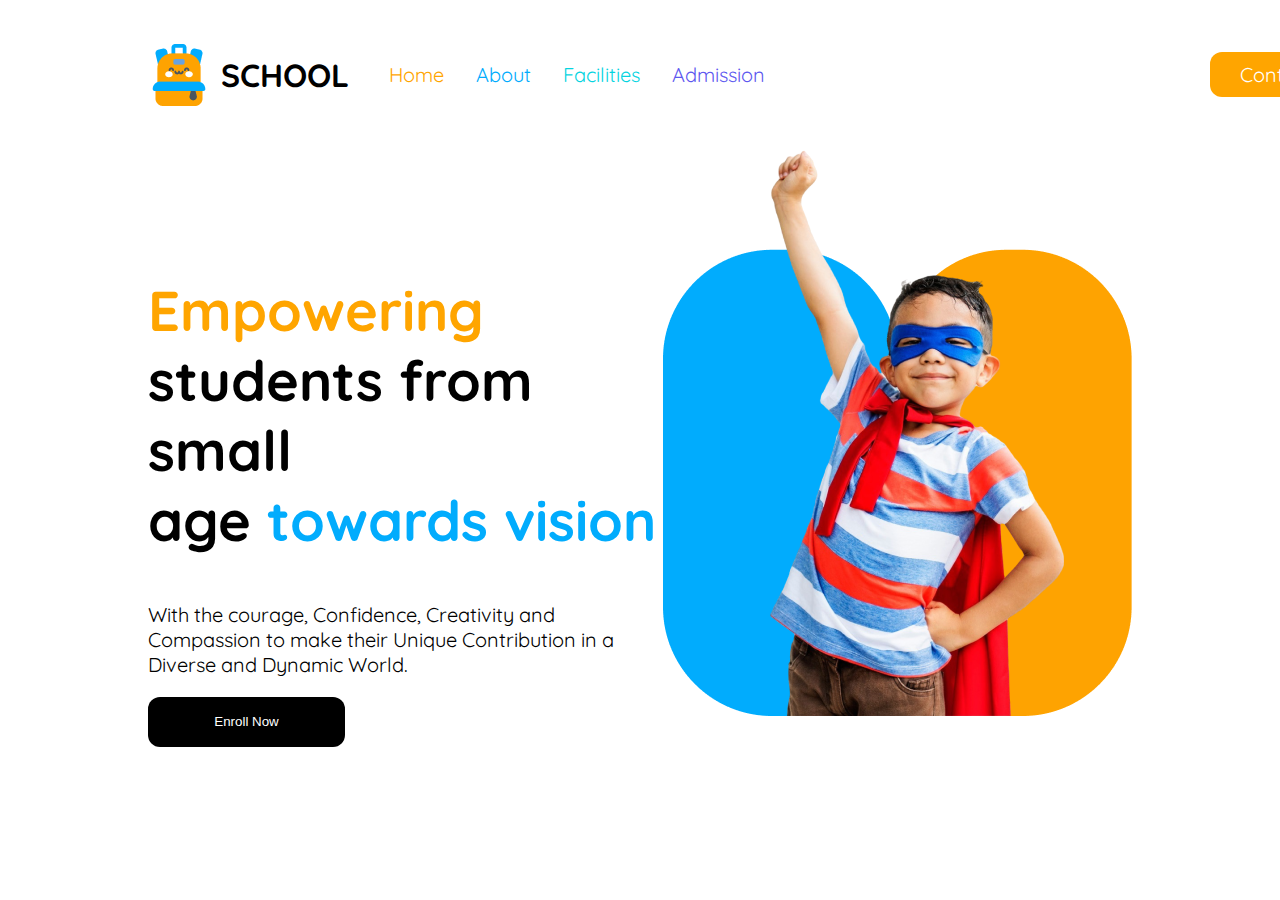
==== indext.html @ cd48e21b "first commit" ====
<!DOCTYPE html>
<html lang="en">
<head>
    <meta charset="UTF-8">
    <meta name="viewport" content="width=device-width, initial-scale=1.0">
    <title>kids School</title>
    <link rel="stylesheet" href="style/style.css">

</head>
<body id="all">
    <header class="head  display-flex">
        <div class="head1 display-flex">
            <img src="assets/logo.png" alt="">
            <h2 class="school">SCHOOL</h2>
        </div>
        <nav class="head2 display-flex">
            <ul class=" head3 display-flex">
                <li ><a class="font orange" href="">Home</a></li>
                <li><a class="font sky" href="">About</a></li>
                <li><a class="font" style="color:rgba(5, 212, 223, 1) ;" href="">Facilities</a></li>
                <li><a class="font" style="color:rgba(93, 88, 239, 1) ;" href="">Admission</a></li>
                
            </ul>
            <ul>
                <li><a class="btn font" style="color:rgba(255, 255, 255, 1) ;" href="">Contact</a></li>
            </ul>
            
        </nav>
    </header>
    <main>
        <section class="container display-flex">
            <div class="box-container ">
                <h2 class="ir"><span class=" orange">Empowering </span><br><span class="black">students from small <br> age</span> <span class="sky">towards vision</span></h2>
                <p class="pr black">With the courage, Confidence, Creativity and Compassion to make their Unique Contribution in a Diverse and Dynamic World.</p>
                <button class="btn-b" type="button">Enroll Now</button>
            </div>
            <div class="box display-flex">
                <img src="assets/hero-kids.png" alt="">
                
            </div>
        </section>
    </main>
    
</body>
</html>
---- style/style.css ----
@import url('https://fonts.googleapis.com/css2?family=Quicksand:wght@300..700&display=swap');
#all{
    font-family: "Quicksand", serif;
    font-optical-sizing: auto;
    font-weight: normal;
    font-style: normal;
    
}
.font{
    font-size:1.25rem
}
.black{
    color: black;
}
.sky{
    color:rgba(1, 172, 253, 1);
}
.orange{
    color:orange;
}
.display-flex{
    display: flex;
}
.head{
    padding:20px 140px ;
    justify-content: space-between;
    align-items: center;
    
}
.head1{
    gap: 11px;
    align-items: center;
}
.head1 img{
    width: 62px;
    height: 62px;
}
.school{
    font-weight: bold;
    font-size: 2rem;
    color: var(--color);
   
}

.head3{
     gap:32px ;
     padding-right:405px;
    
     
}
li{
    list-style: none;
    
}
li > a{
    text-decoration: none;
    padding: 16px auto;
}
.btn{
    background-color:orange ;
    width: 197px;
    height: 50px;
    border-radius:12px ;
    padding: 10px 30px;
    
}
.container{
    justify-content: space-between;
    align-items: center;
    margin: 0 140px;
    

}
.box-container{
    width: 600px;
    height: 400px;
} 
.ir{
    font-weight: bold;
    font-size:3.5rem;
    opacity: 100%;

}
.pr{
    font-weight:400;
    font-size: 1.25rem;
}
.btn-b{
    background-color:black;
    width: 197px;
    height: 50px;
    border-radius:12px ;
    padding: 10px 30px;
    color: white;
    border: none;
}
.ss{
    max-width:50px;
    max-height: 40px;
    padding-top: 5px;
}
@media screen and (max-width:576px) {
   
    .head2,
    .head3,
    .container,
    .box,
    .box-container{
        flex-direction: column-reverse;
        overflow-x: hidden;
        margin: 0 auto;
        padding: 0 auto;}
    
    .head3,
    .btn,
    .school{
        visibility: hidden;
    }
    .box-container{
        width: 350px;
        text-align: center;}
        
    .head{
      padding-left: 0%;
      margin-top: 10%;
      
      height:0px;
    }
    .ir{
        font-weight: bold;
        font-size: 2rem;
        
    }
    
}
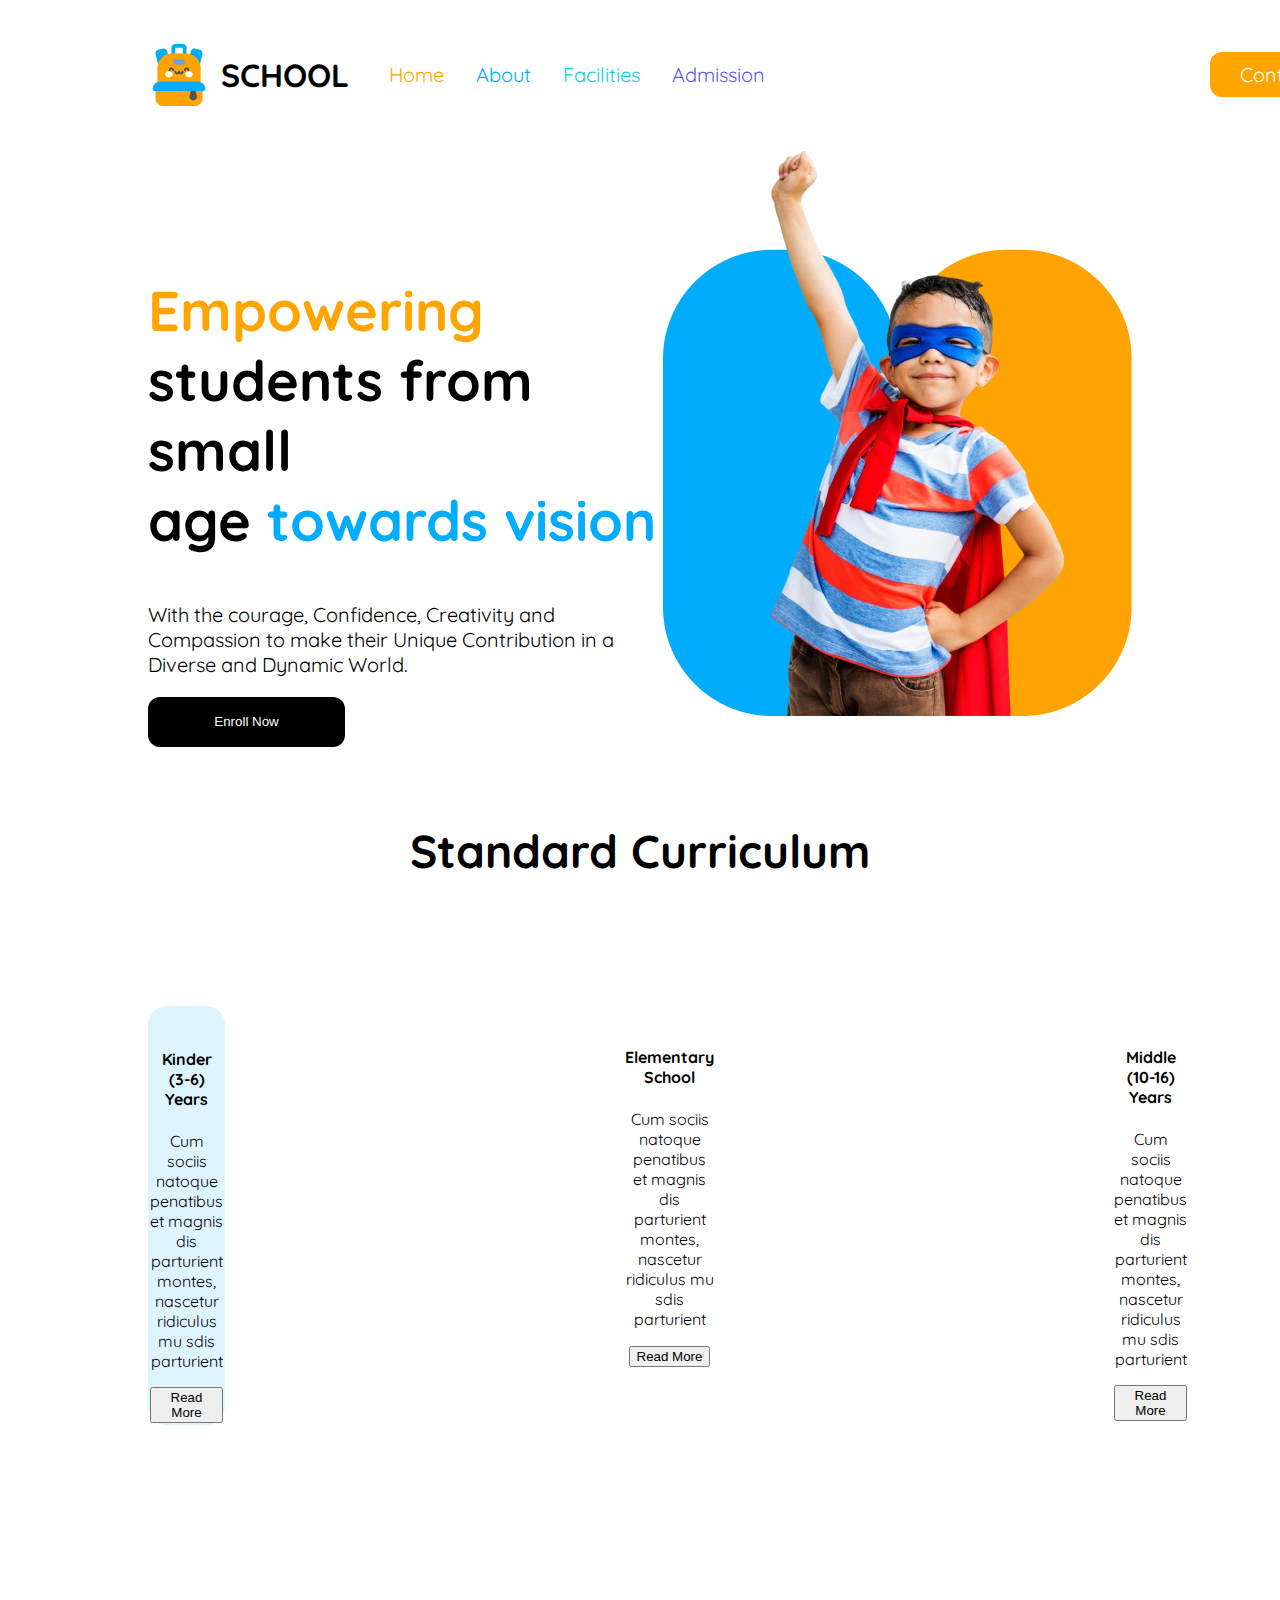
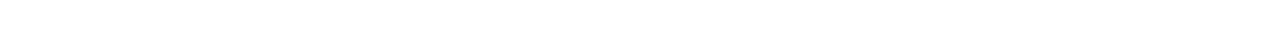
==== commit 6231f5fb: "new text added" ====
--- a/indext.html
+++ b/indext.html
@@ -24,7 +24,6 @@
             <ul>
                 <li><a class="btn font" style="color:rgba(255, 255, 255, 1) ;" href="">Contact</a></li>
             </ul>
-            
         </nav>
     </header>
     <main>
@@ -39,7 +38,38 @@
                 
             </div>
         </section>
+        <section class="bg ">
+            <div class="standard ">
+                <h3 class="st display-flex">Standard Curriculum</h3>
+                <div class="standard-box display-flex">
+                    <div class="img1">
+                        <img src="" alt="">
+                        <h4>Kinder (3-6) Years</h4>
+                        <p>Cum sociis natoque penatibus et magnis
+                            dis parturient montes, nascetur ridiculus
+                            mu sdis parturient</p>
+                        <button type="button">Read More</button>
+                    </div>
+                    <div class="img2">
+                        <img src="" alt="">
+                        <h4>Elementary School</h4>
+                        <p>Cum sociis natoque penatibus et magnis
+                            dis parturient montes, nascetur ridiculus
+                            mu sdis parturient</p>
+                        <button type="button">Read More</button>
+                    </div>
+                    <div class="img3">
+                        <img src="" alt="">
+                        <h4>Middle (10-16) Years</h4>
+                        <p>Cum sociis natoque penatibus et magnis
+                            dis parturient montes, nascetur ridiculus
+                            mu sdis parturient</p>
+                        <button type="button">Read More</button>
+                    </div>
+                </div>
+            </div>
+        </section>
     </main>
     
 </body>
-</html>+</html>
--- a/style/style.css
+++ b/style/style.css
@@ -99,8 +99,45 @@
     max-height: 40px;
     padding-top: 5px;
 }
-@media screen and (max-width:576px) {
-   
+.bg{
+    
+    background-position: center;
+    background-size: cover;
+    
+}
+.st{ 
+    justify-content: center;
+    padding-top: 60px;
+    padding-bottom: 80px;
+    font-weight: bold;
+    font-size: 2.875rem;
+    color:rgba(0, 0, 0, 1) ;
+    
+}
+.standard-box{
+    padding: 0 140px;
+    padding-bottom: 200px;
+    text-align: center;
+    gap: 400px;
+}
+.img1{
+    background-color:rgba(222, 245, 255, 1) ;
+    border-radius: 18.86px;
+    box-shadow: inset rgba(0, 0, 0, 0.05);
+    
+    
+    border: 2px solid rgba(222, 245, 255, 1);
+    
+}
+
+    
+
+
+
+
+@media screen and (max-width:576px){
+
+     
     .head2,
     .head3,
     .container,
@@ -131,5 +168,4 @@
         font-size: 2rem;
         
     }
-    
-}+}  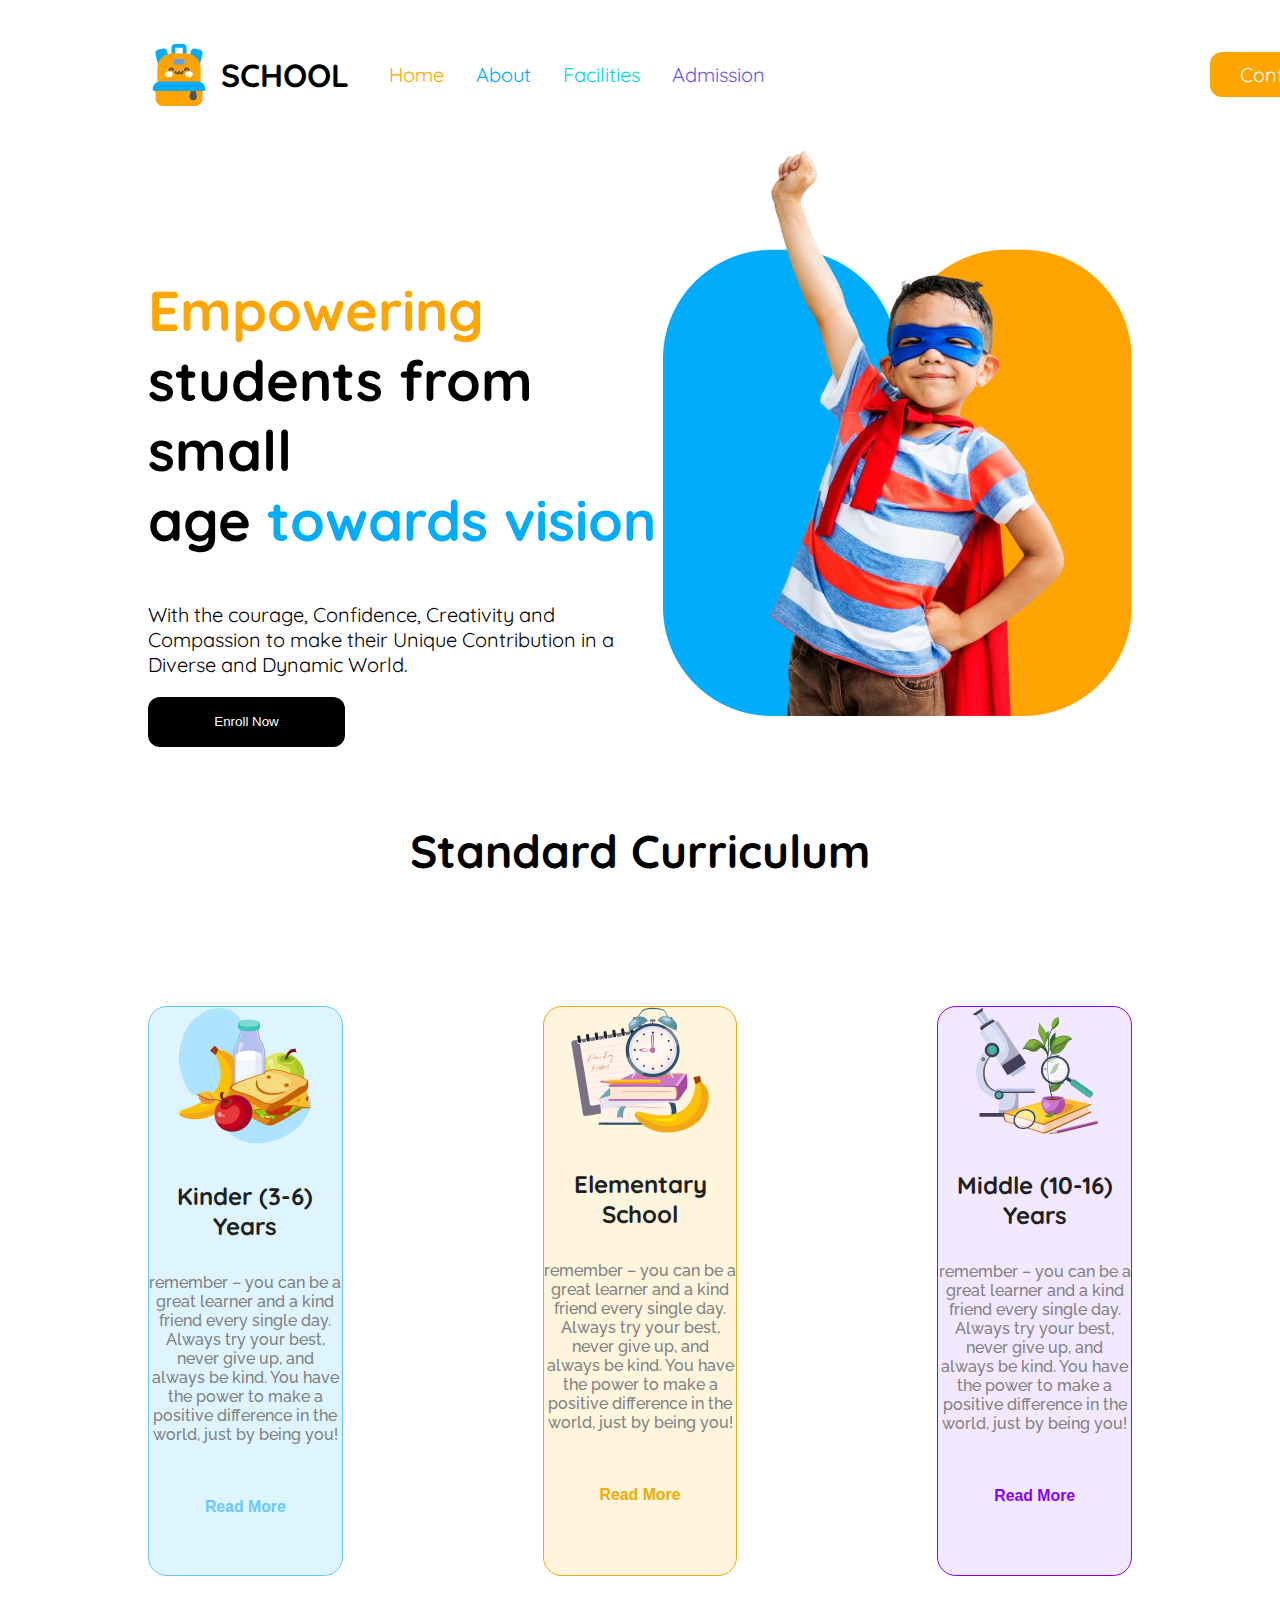
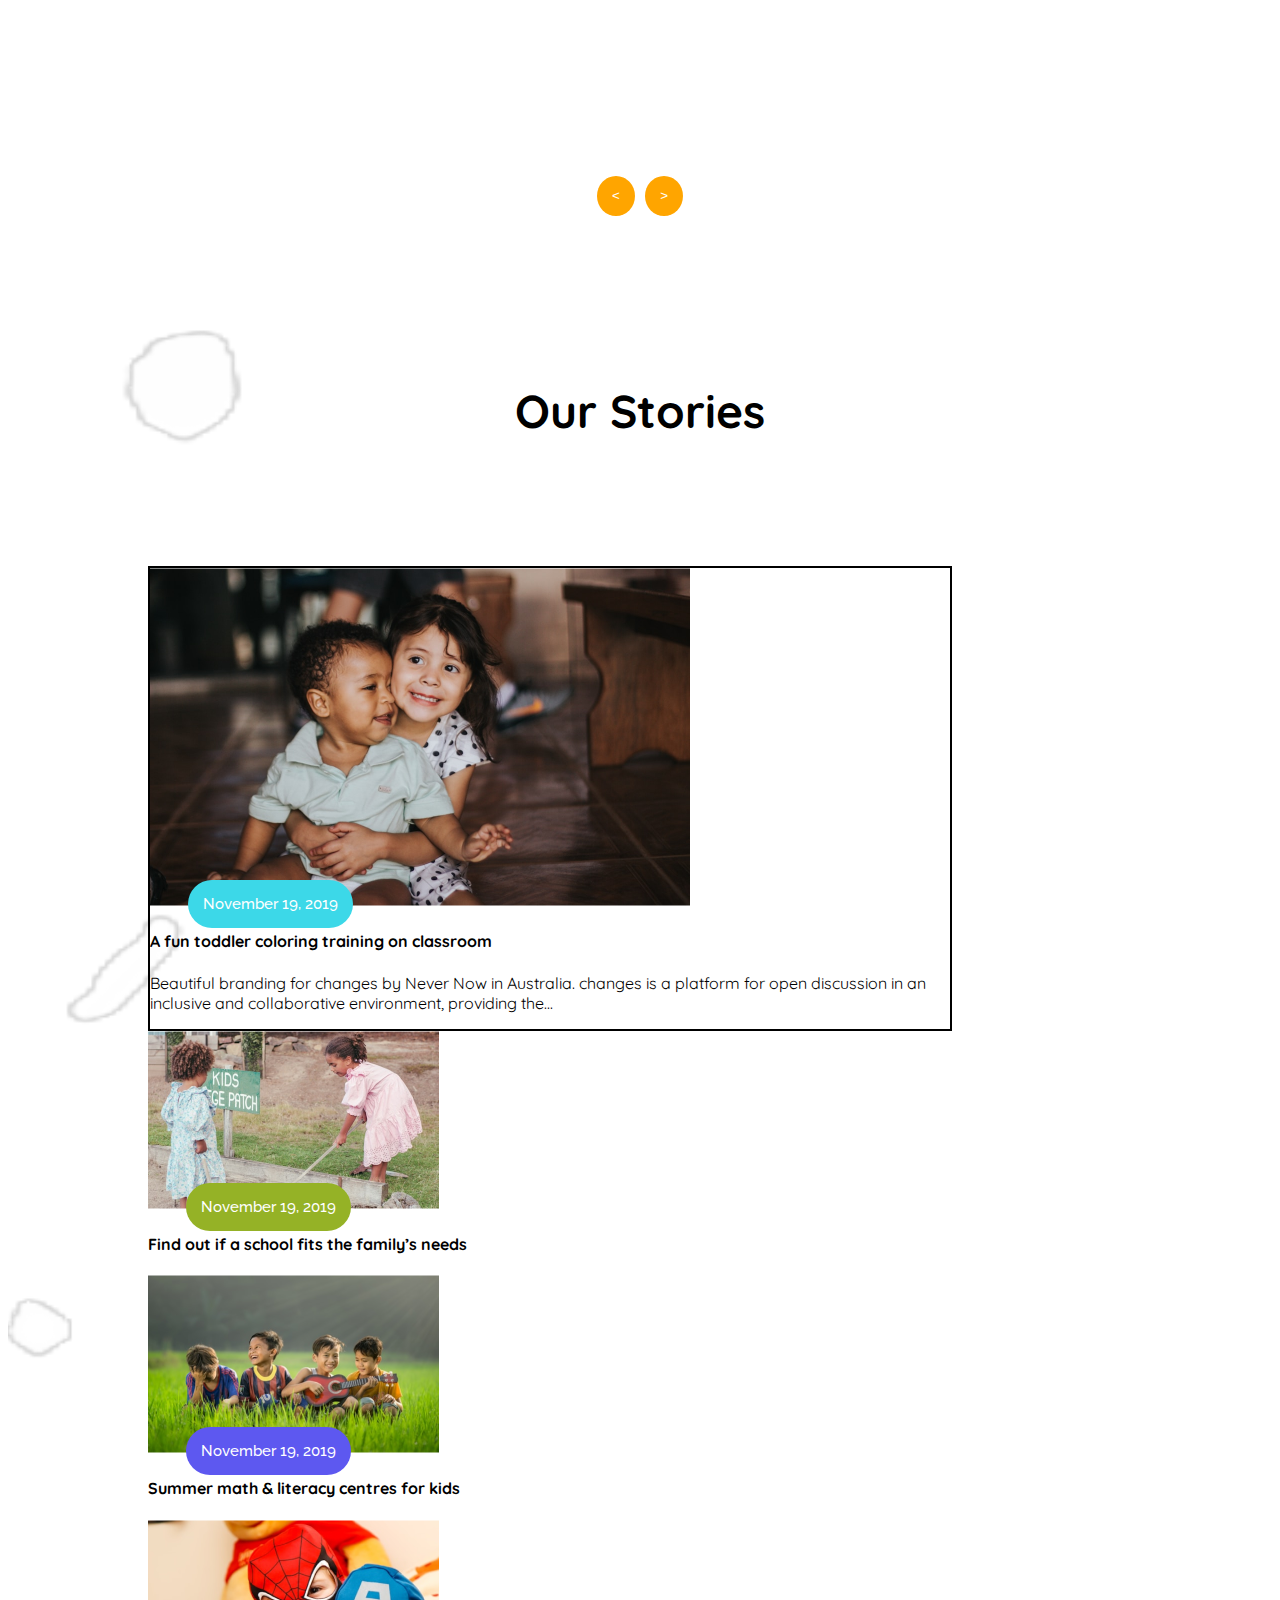
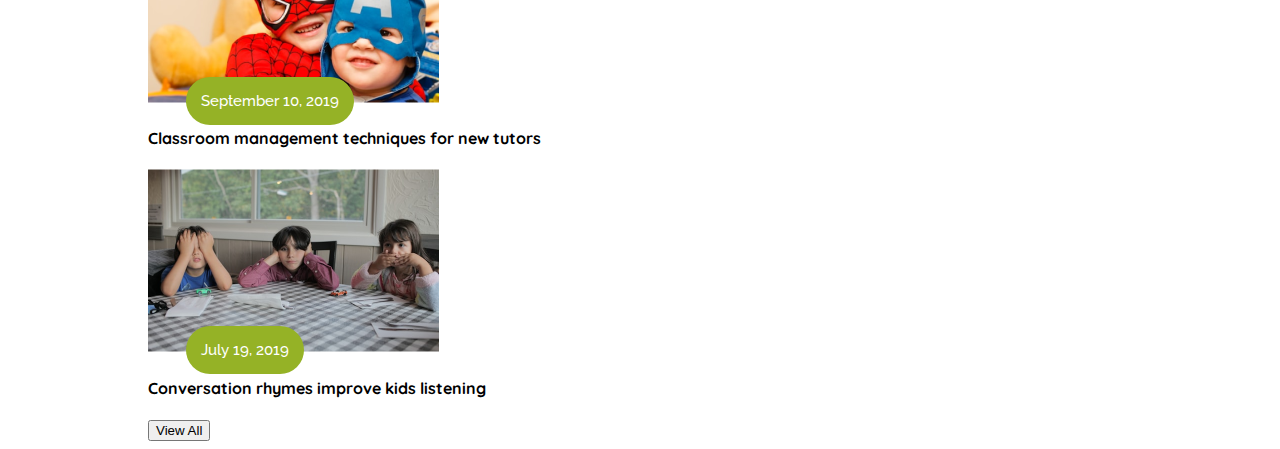
==== commit 47fef636: "added new image" ====
--- a/indext.html
+++ b/indext.html
@@ -3,8 +3,10 @@
 <head>
     <meta charset="UTF-8">
     <meta name="viewport" content="width=device-width, initial-scale=1.0">
+    <link rel="stylesheet" href="style/style.css">
+    <link rel="stylesheet" href="https://cdnjs.cloudflare.com/ajax/libs/font-awesome/6.7.2/css/all.min.css" integrity="sha512-Evv84Mr4kqVGRNSgIGL/F/aIDqQb7xQ2vcrdIwxfjThSH8CSR7PBEakCr51Ck+w+/U6swU2Im1vVX0SVk9ABhg==" crossorigin="anonymous" referrerpolicy="no-referrer" />
     <title>kids School</title>
-    <link rel="stylesheet" href="style/style.css">
+    
 
 </head>
 <body id="all">
@@ -22,16 +24,17 @@
                 
             </ul>
             <ul>
-                <li><a class="btn font" style="color:rgba(255, 255, 255, 1) ;" href="">Contact</a></li>
+                <li><a class="btn font hover" style="color:rgba(255, 255, 255, 1) ;" href="">Contact</a></li>
             </ul>
         </nav>
+        <i class="fa-sharp fa-solid fa-bars"></i>
     </header>
     <main>
         <section class="container display-flex">
             <div class="box-container ">
                 <h2 class="ir"><span class=" orange">Empowering </span><br><span class="black">students from small <br> age</span> <span class="sky">towards vision</span></h2>
                 <p class="pr black">With the courage, Confidence, Creativity and Compassion to make their Unique Contribution in a Diverse and Dynamic World.</p>
-                <button class="btn-b" type="button">Enroll Now</button>
+                <button class="btn-b " type="button">Enroll Now</button>
             </div>
             <div class="box display-flex">
                 <img src="assets/hero-kids.png" alt="">
@@ -39,34 +42,68 @@
             </div>
         </section>
         <section class="bg ">
+
             <div class="standard ">
                 <h3 class="st display-flex">Standard Curriculum</h3>
                 <div class="standard-box display-flex">
-                    <div class="img1">
-                        <img src="" alt="">
-                        <h4>Kinder (3-6) Years</h4>
-                        <p>Cum sociis natoque penatibus et magnis
-                            dis parturient montes, nascetur ridiculus
-                            mu sdis parturient</p>
-                        <button type="button">Read More</button>
+                    <div class="img1 be">
+                       <img src="assets/kinder.png" alt="">
+                        <h4 class="three">Kinder (3-6) Years</h4>
+                        <p class="four">remember – you can be a great learner and a kind friend every single day. Always try your best, never give up, and always be kind. You have the power to make a positive difference in the world, just by being you!</p>
+                        <button class="btn-btn hover" style="color: rgba(100, 200, 255, 1);"  type="button">Read More</button>
                     </div>
-                    <div class="img2">
-                        <img src="" alt="">
-                        <h4>Elementary School</h4>
-                        <p>Cum sociis natoque penatibus et magnis
-                            dis parturient montes, nascetur ridiculus
-                            mu sdis parturient</p>
-                        <button type="button">Read More</button>
+                    <div class="img1 hey">
+                        <img src="assets/elementary.png" alt="">
+                        <h4 class="three">Elementary School</h4>
+                        <p class="four">remember – you can be a great learner and a kind friend every single day. Always try your best, never give up, and always be kind. You have the power to make a positive difference in the world, just by being you!</p>
+                        <button class="btn-btn hover" style="color:rgba(240, 170, 0, 1) ;"  type="button">Read More</button>
                     </div>
-                    <div class="img3">
-                        <img src="" alt="">
-                        <h4>Middle (10-16) Years</h4>
-                        <p>Cum sociis natoque penatibus et magnis
-                            dis parturient montes, nascetur ridiculus
-                            mu sdis parturient</p>
-                        <button type="button">Read More</button>
+                    <div class="img1 bd">
+                        <img src="assets/middle.png" alt="">
+                        <h4 class="three">Middle (10-16) Years</h4>
+                        <p class="four">remember – you can be a great learner and a kind friend every single day. Always try your best, never give up, and always be kind. You have the power to make a positive difference in the world, just by being you!</p>
+                        <button class="btn-btn hover" style="color: rgba(135, 0, 255, 1);" type="button">Read More</button>
                     </div>
                 </div>
+                <div class="are display-flex">
+                    <button class="l" type="button"> < </span>
+                    <button class="r" type="button"> > </span>
+                </div>
+            </div>
+            <div class="story bg">
+                <h3 class="our st">Our Stories</h3>
+                <div class="stories">
+
+                <div class="stories1 "><img  src="assets/story-1.png" alt=""><br>
+                    <span class="date" style="background-color:rgba(60, 216, 232, 1) ;">November 19, 2019</span>
+                    <h4>A fun toddler coloring training on
+                        classroom</h4>
+                    <p>Beautiful branding for changes by Never Now in Australia.
+                        changes is a platform for open discussion in an inclusive and
+                        collaborative environment, providing the...</p>
+                </div>
+                <div class="stories2"><img  src="assets/story-2.png" alt=""><br>
+                    <span class="date" style="background-color: rgba(149, 178, 38, 1);">November 19, 2019</span>
+                    <h4>Find out if a school fits the
+                        family’s needs</h4>
+                </div>
+                <div class="stories3"><img  src="assets/story-3.png" alt=""><br>
+                    <span class="date" style="background-color:rgba(93, 88, 240, 1) ;">November 19, 2019</span>
+                    <h4>Summer math & literacy
+                        centres for kids</h4>
+                </div>
+                <div class="stories4"><img  src="assets/story-4.png" alt=""><br>
+                    <span class="date"  style="background-color: rgba(149, 178, 38, 1);">September 10, 2019</span>
+                    <h4>Classroom management
+                        techniques for new tutors</h4>
+                </div>
+                <div class="stories5"><img  src="assets/story-5.png" alt=""><br>
+                    <span class="date"  style="background-color: rgba(149, 178, 38, 1);" >July 19, 2019</span>
+                    <h4>Conversation rhymes
+                        improve kids listening</h4>
+                    <div><button type="button">View All</button></div>
+                </div>
+               </div>
             </div>
         </section>
     </main>
--- a/style/style.css
+++ b/style/style.css
@@ -1,4 +1,5 @@
 @import url('https://fonts.googleapis.com/css2?family=Quicksand:wght@300..700&display=swap');
+@import url('https://fonts.googleapis.com/css2?family=Raleway:ital,wght@0,100..900;1,100..900&display=swap');
 #all{
     font-family: "Quicksand", serif;
     font-optical-sizing: auto;
@@ -18,13 +19,45 @@
 .orange{
     color:orange;
 }
+.three{
+    font-weight: bold;
+    font-size: 1.5rem;
+    color:rgba(32, 32, 32, 1) ;
+    background-color: ;
+}
+
+.four{
+    
+    font-weight: 500;
+    font-size:0.99rem ;
+    font-family: "Raleway", serif;
+    font-optical-sizing: auto;
+    color:rgba(128, 128, 128, 1) ;
+
+    
+    
+}
+.btn-btn{
+    font-weight: bold;
+    font-size:0.99rem ;
+    border: none;
+    background-color: transparent;
+    padding-bottom:58.48px ;
+    padding-top: 38.67px;
+
+}
+
 .display-flex{
     display: flex;
+   
 }
 .head{
     padding:20px 140px ;
     justify-content: space-between;
     align-items: center;
+    border-bottom: 2px solid orange;
+    border: none;
+    
     
 }
 .head1{
@@ -35,6 +68,9 @@
     width: 62px;
     height: 62px;
 }
+.head2{
+    margin-left: auto;
+}
 .school{
     font-weight: bold;
     font-size: 2rem;
@@ -48,6 +84,7 @@
     
      
 }
+
 li{
     list-style: none;
     
@@ -62,6 +99,7 @@
     height: 50px;
     border-radius:12px ;
     padding: 10px 30px;
+    
     
 }
 .container{
@@ -93,6 +131,7 @@
     padding: 10px 30px;
     color: white;
     border: none;
+    cursor: pointer;
 }
 .ss{
     max-width:50px;
@@ -100,9 +139,11 @@
     padding-top: 5px;
 }
 .bg{
-    
+    background-image: url("../assets/bgg.png");
     background-position: center;
     background-size: cover;
+    width: 100%;
+    
     
 }
 .st{ 
@@ -113,21 +154,127 @@
     font-size: 2.875rem;
     color:rgba(0, 0, 0, 1) ;
     
+    
 }
 .standard-box{
-    padding: 0 140px;
+    margin: 0 140px;
     padding-bottom: 200px;
     text-align: center;
-    gap: 400px;
-}
+    gap: 200px;
+ 
+
+}
+
+
 .img1{
-    background-color:rgba(222, 245, 255, 1) ;
+    border: 2px solid;
     border-radius: 18.86px;
     box-shadow: inset rgba(0, 0, 0, 0.05);
-    
-    
-    border: 2px solid rgba(222, 245, 255, 1);
-    
+   
+    
+    
+    
+}
+.be{
+    border: 1px solid rgba(100, 200, 255, 1);
+    background-color:rgba(222, 245, 255, 1); 
+}
+.hey{
+    border: 1px solid rgba(240, 170, 0, 1);
+    background-color:rgba(255, 244, 220, 1); 
+}
+.bd{
+    border: 1px solid rgba(135, 0, 255, 1);
+    background-color:rgba(242, 232, 255, 1); 
+}
+.hover{
+    cursor: pointer;
+}
+.hover:hover{
+   
+    transform: scale(1.1);
+    transition: trasform 0.3s ease;
+}
+.are{
+    justify-content:center;
+    text-align: center;
+    align-items: center;
+     gap: 10px;
+     padding-bottom: 60px;
+     font-size:1.5rem ;
+    } 
+.l{
+    
+    background-color: orange;
+    border-radius: 100%;
+    padding: 1% 1.2%;
+    color: white;
+   border: none;
+} 
+
+
+
+.r{
+    
+    background-color: orange;
+    border-radius: 100%;
+    padding: 1% 1.2%;
+    color: white;
+    border: none;
+} 
+
+.fa-sharp{
+    font-size: 40px;
+    visibility: hidden;
+}
+.stories1{
+    grid-area: "stories1";
+}
+.stories2{
+    grid-area: "stories2";
+}
+.stories3{
+    grid-area: "stories3";
+}
+.stories4{
+    grid-area: "stories4";
+}
+.stories5{
+    grid-area: "stories5";
+}
+
+.stories{
+    padding: 0 140px;
+}
+.our{
+    display: flex;
+    justify-content: center;
+
+}
+.stories1{
+    border: 2px solid ;
+    max-width: 800px;
+
+}
+.stories1 img{
+     max-width:100%;
+     height: auto;
+     
+}
+.date{
+    font-weight: 500;
+    font-size:0.95rem ;
+    font-family: "Raleway", serif;
+    font-optical-sizing: auto;
+    color:rgba(255, 255, 255, 1);
+    margin-left: 38.35px;
+    padding: 15px 15px;
+    border-radius:47.93px ;
+    position: absolute;
+    margin-top: -30px;
+    
+
+
 }
 
     
@@ -137,7 +284,7 @@
 
 @media screen and (max-width:576px){
 
-     
+    .standard-box,
     .head2,
     .head3,
     .container,
@@ -147,6 +294,17 @@
         overflow-x: hidden;
         margin: 0 auto;
         padding: 0 auto;}
+
+    .standard-box{
+        flex-direction: column;
+        padding: 0 0;
+        row-gap: 10px;
+        
+    }
+    .st{
+        font-weight: bold;
+        font-size:2rem ;
+    }
     
     .head3,
     .btn,
@@ -160,6 +318,7 @@
     .head{
       padding-left: 0%;
       margin-top: 10%;
+      padding-right: 0%;
       
       height:0px;
     }
@@ -168,4 +327,51 @@
         font-size: 2rem;
         
     }
-}  +    .hover:hover{
+            transform: none;
+            transition:  none;
+    }
+    .are{
+        padding:5%;
+    }
+    .r{
+    
+        background-color: orange;
+        border-radius: 100%;
+        padding: 2% 3%;
+        color: white;
+    }
+    .l{
+    
+        background-color: orange;
+        border-radius: 100%;
+        padding: 2% 3%;
+        color: white;
+       
+    }
+    .fa-sharp{
+        font-size: 40px;
+        visibility: inherit;
+        
+    }
+    .head1 img{
+        padding-bottom: 50px;
+    }
+    .fa-sharp{
+        padding-bottom:50px ;
+    }
+    .head{
+        border-bottom: 2px solid orange;
+    }
+
+    
+    
+
+
+
+
+
+
+
+
+}   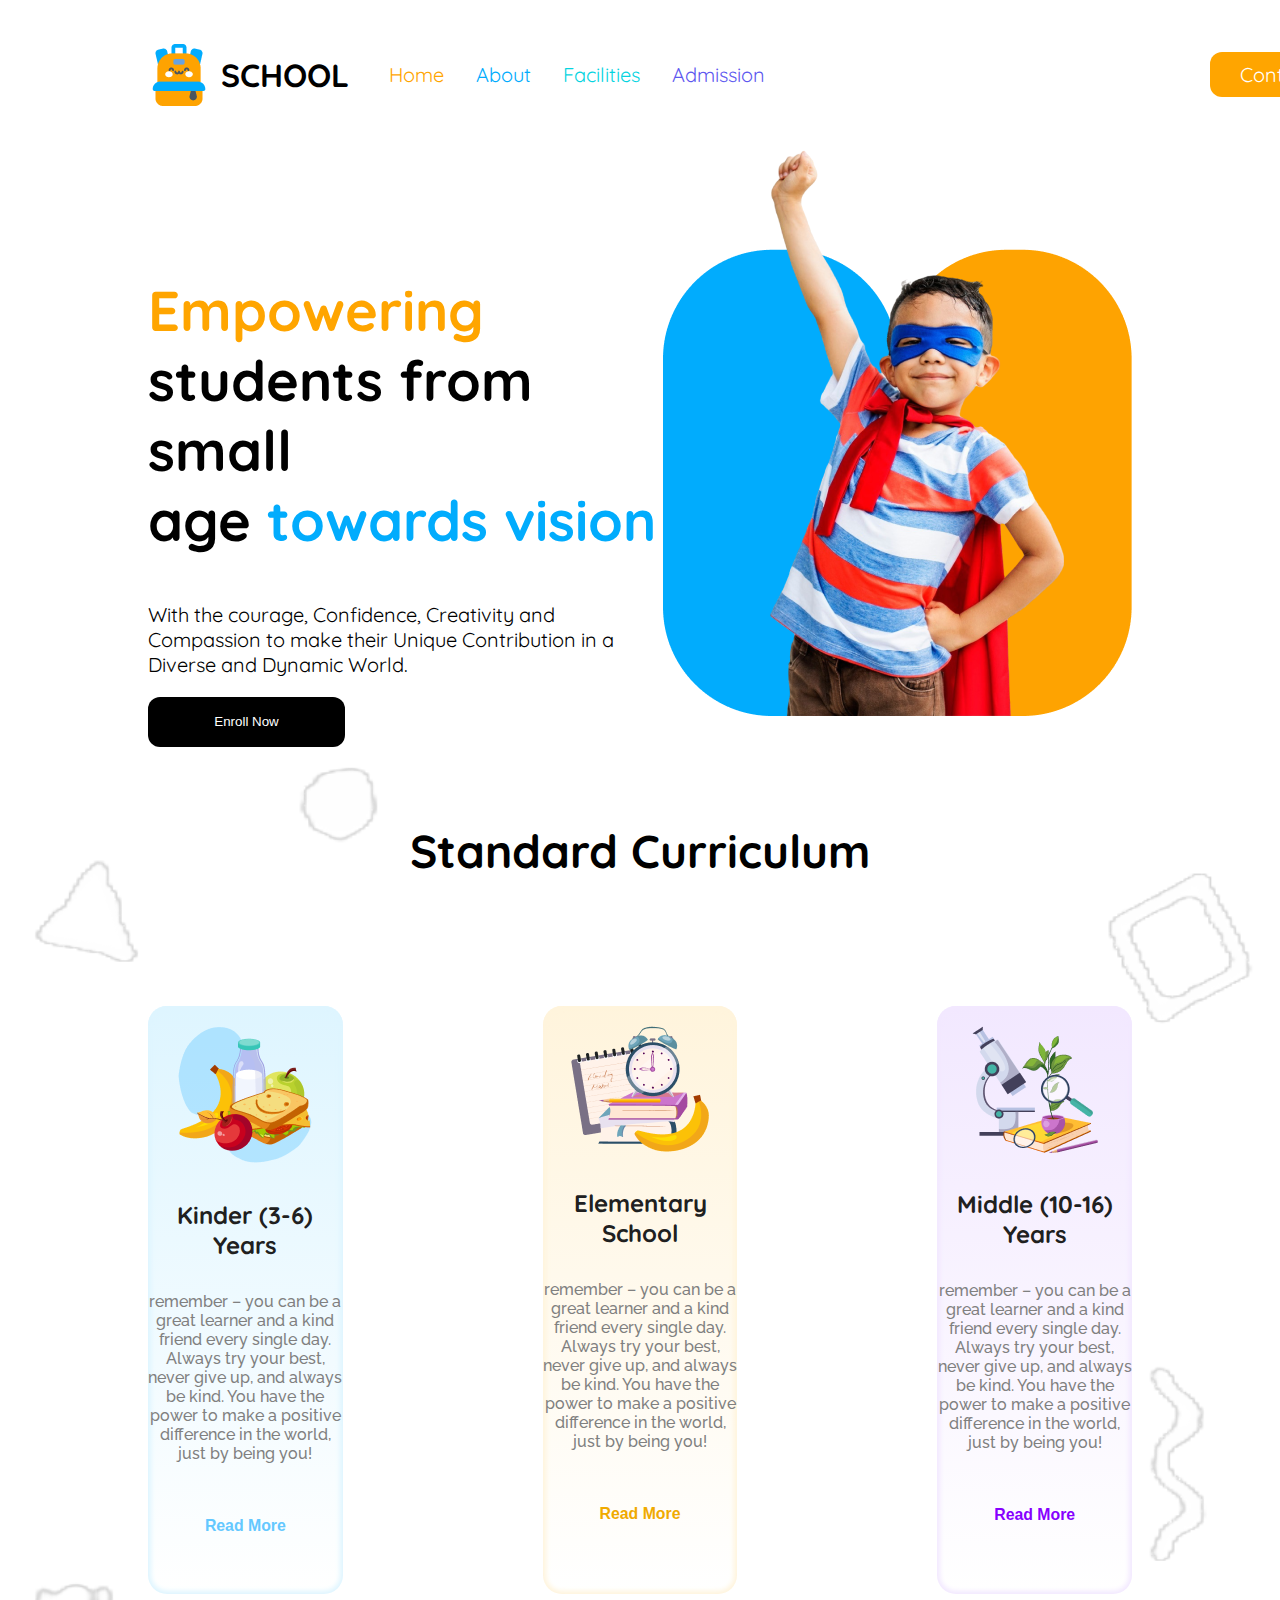
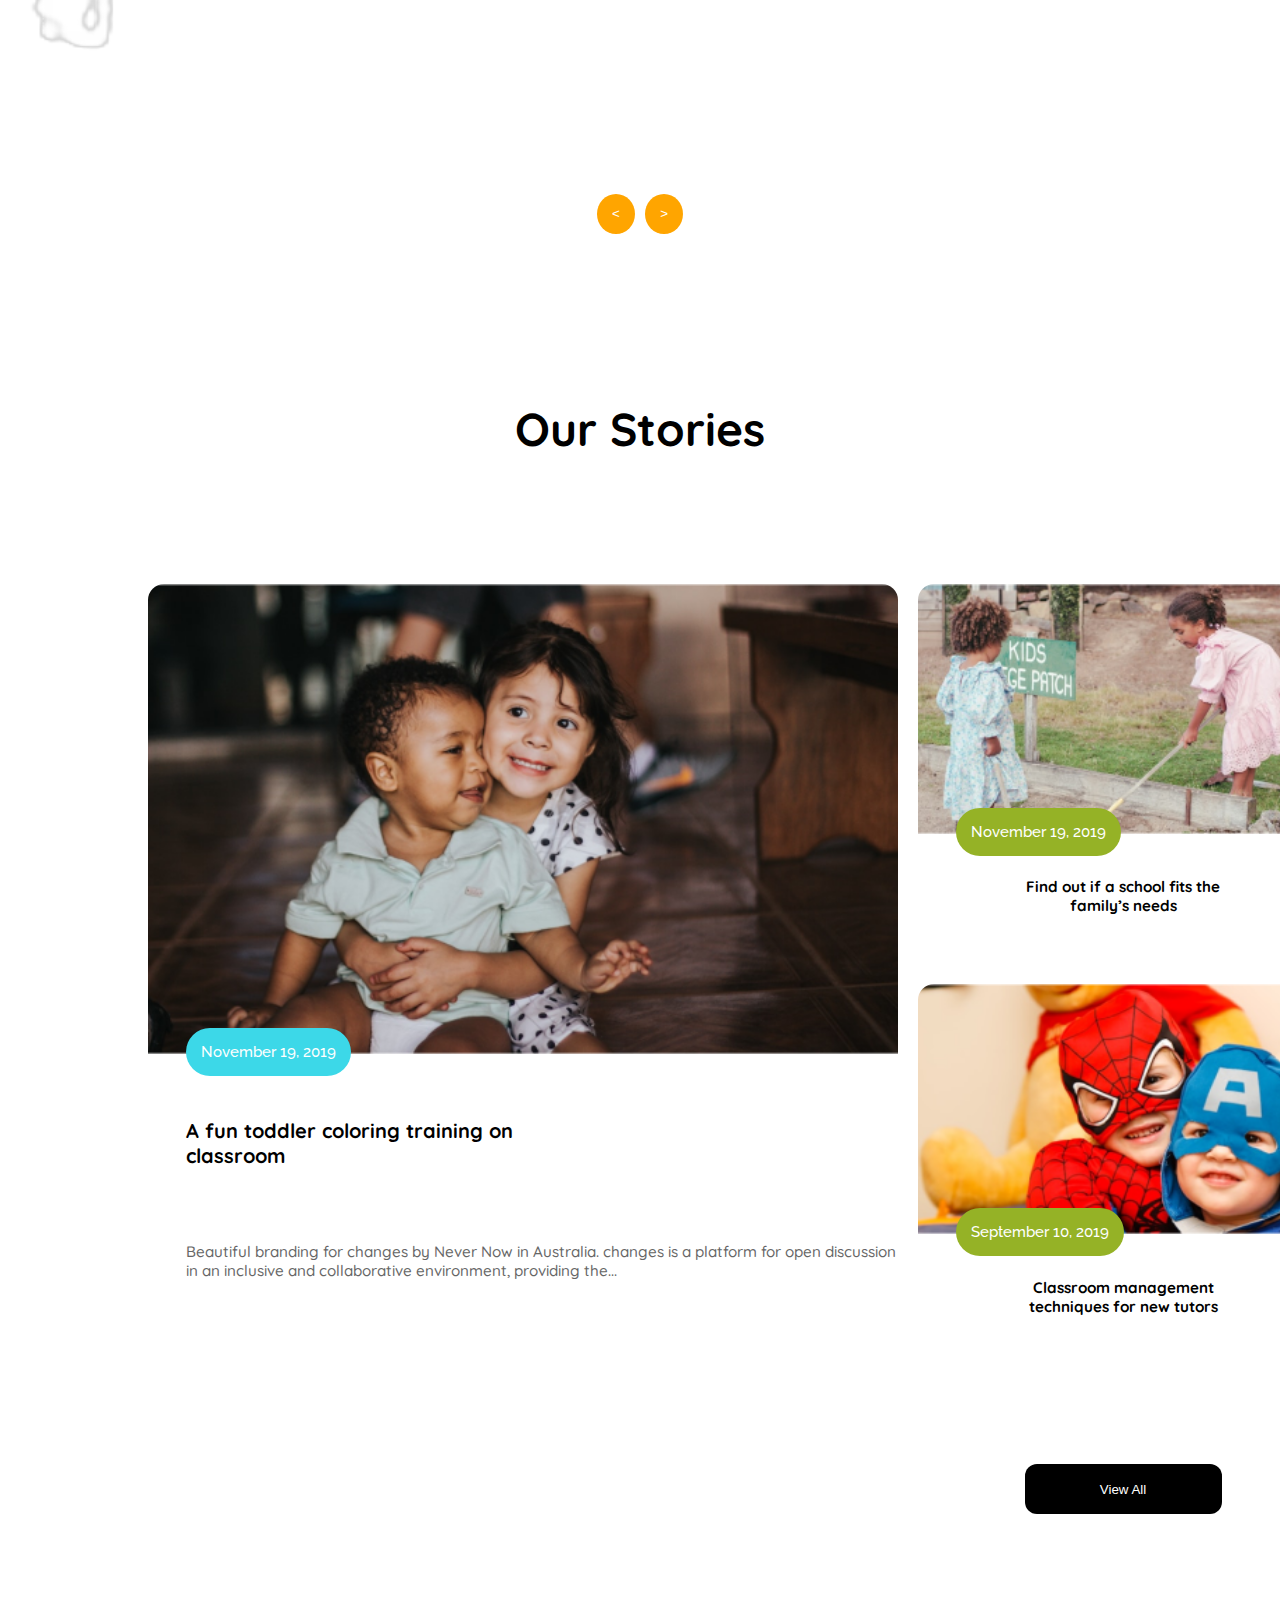
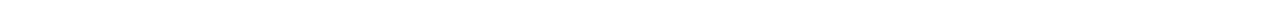
==== commit e6cffcd0: "added new img" ====
--- a/indext.html
+++ b/indext.html
@@ -70,42 +70,52 @@
                     <button class="r" type="button"> > </span>
                 </div>
             </div>
-            <div class="story bg">
+        </section>
+         <section class="gradient">
+            <div class="story">
                 <h3 class="our st">Our Stories</h3>
                 <div class="stories">
 
-                <div class="stories1 "><img  src="assets/story-1.png" alt=""><br>
+                <div class="stories1 ">
+                   <div class="six"> <img  src="assets/story-1.png" alt=""></div>
                     <span class="date" style="background-color:rgba(60, 216, 232, 1) ;">November 19, 2019</span>
-                    <h4>A fun toddler coloring training on
-                        classroom</h4>
-                    <p>Beautiful branding for changes by Never Now in Australia.
-                        changes is a platform for open discussion in an inclusive and
-                        collaborative environment, providing the...</p>
+                   <div class="seven black font"> 
+                    <h4 class="m">A fun toddler coloring training on <br>
+                    classroom</h4>
+                <p class="w">Beautiful branding for changes by Never Now in Australia.
+                    changes is a platform for open discussion in an inclusive and
+                    collaborative environment, providing the...</p></div>
                 </div>
-                <div class="stories2"><img  src="assets/story-2.png" alt=""><br>
-                    <span class="date" style="background-color: rgba(149, 178, 38, 1);">November 19, 2019</span>
-                    <h4>Find out if a school fits the
-                        family’s needs</h4>
-                </div>
-                <div class="stories3"><img  src="assets/story-3.png" alt=""><br>
-                    <span class="date" style="background-color:rgba(93, 88, 240, 1) ;">November 19, 2019</span>
-                    <h4>Summer math & literacy
-                        centres for kids</h4>
-                </div>
-                <div class="stories4"><img  src="assets/story-4.png" alt=""><br>
-                    <span class="date"  style="background-color: rgba(149, 178, 38, 1);">September 10, 2019</span>
-                    <h4>Classroom management
-                        techniques for new tutors</h4>
-                </div>
-                <div class="stories5"><img  src="assets/story-5.png" alt=""><br>
-                    <span class="date"  style="background-color: rgba(149, 178, 38, 1);" >July 19, 2019</span>
-                    <h4>Conversation rhymes
-                        improve kids listening</h4>
-                    <div><button type="button">View All</button></div>
-                </div>
-               </div>
+                <div class="collage">
+                    <div class="stories2 ">
+                        <div class="hg"> <img  src="assets/story-2.png" alt=""></div>
+                         <span class="date" style="background-color: rgba(149, 178, 38, 1);">November 19, 2019</span>
+                         <h4 class="p f">Find out if a school fits the <br>family’s needs</h4>
+                     </div>
+                     <div class="stories3 ">
+                         <div class="hg"><img  src="assets/story-3.png" alt=""></div>
+                         <span class="date" style="background-color:rgba(93, 88, 240, 1) ;">November 19, 2019</span>
+                         <h4 class="p">Summer math & literacy <br>
+                             centres for kids</h4>
+                     </div>
+                     <div class="stories4 ">
+                         <div class="hg"><img  src="assets/story-4.png" alt=""></div>
+                         <span class="date" style="background-color: rgba(149, 178, 38, 1);">September 10, 2019</span>
+                         <h4 class="p">Classroom management <br>
+                             techniques for new tutors</h4>
+                     </div>
+                     <div class="stories5 ">
+                         <div class="hg"><img  src="assets/story-5.png" alt=""></div>
+                         <span class="date" style="background-color: rgba(149, 178, 38, 1);" >July 19, 2019</span>
+                         <h4 class="p">Conversation rhymes <br>
+                             improve kids listening</h4></div>
+                        <div class="e" ><button class="btn-b" type="button">View All</button></div>
+                </div>             
             </div>
-        </section>
+               
+               
+        </section>   
+        
     </main>
     
 </body>
--- a/style/style.css
+++ b/style/style.css
@@ -144,7 +144,12 @@
     background-size: cover;
     width: 100%;
     
-    
+
+    
+    
+}
+.story{
+    margin: 0 140px;
 }
 .st{ 
     justify-content: center;
@@ -166,26 +171,28 @@
 }
 
 
-.img1{
-    border: 2px solid;
+.img1 img{
+    padding-top: 20px;
+}
+.be{
+    background: linear-gradient(to bottom,rgba(222, 245, 255, 1), rgba(255, 255, 255, 1));
+        box-shadow: inset 0 0 5px 3px rgba(222, 245, 255, 1);
+        border-radius: 18.86px;
+      
+
+}
+.hey{
+    background: linear-gradient(to bottom,rgba(255, 244, 220, 1), rgba(255, 255, 255, 1));
+    box-shadow: inset 0 0 5px 3px rgba(255, 244, 220, 1);
     border-radius: 18.86px;
-    box-shadow: inset rgba(0, 0, 0, 0.05);
-   
-    
-    
-    
-}
-.be{
-    border: 1px solid rgba(100, 200, 255, 1);
-    background-color:rgba(222, 245, 255, 1); 
-}
-.hey{
-    border: 1px solid rgba(240, 170, 0, 1);
-    background-color:rgba(255, 244, 220, 1); 
+  
 }
 .bd{
-    border: 1px solid rgba(135, 0, 255, 1);
-    background-color:rgba(242, 232, 255, 1); 
+    background: linear-gradient(to bottom,rgba(242, 232, 255, 1), rgba(255, 255, 255, 1));
+        box-shadow: inset 0 0 5px 3px rgba(242, 232, 255, 1);
+        border-radius: 18.86px;
+      
+      
 }
 .hover{
     cursor: pointer;
@@ -227,40 +234,49 @@
     font-size: 40px;
     visibility: hidden;
 }
-.stories1{
-    grid-area: "stories1";
-}
-.stories2{
-    grid-area: "stories2";
-}
-.stories3{
-    grid-area: "stories3";
-}
-.stories4{
-    grid-area: "stories4";
-}
-.stories5{
-    grid-area: "stories5";
-}
-
 .stories{
-    padding: 0 140px;
-}
+    display: grid;
+    grid-template-columns: repeat(3,1fr);
+    gap: 20px;
+   
+}
+
 .our{
     display: flex;
     justify-content: center;
 
 }
 .stories1{
-    border: 2px solid ;
+   
     max-width: 800px;
-
-}
-.stories1 img{
-     max-width:100%;
-     height: auto;
-     
-}
+    grid-row: span 2 ;
+    width: 750px;
+    background-color: rgba(255, 255, 255, 1);
+    border-radius:16px ;
+   
+}
+.stories2{
+    background-color: rgba(255, 255, 255, 1);
+    border-radius:16px ;
+   
+}
+.stories3{
+    background-color: rgba(255, 255, 255, 1);
+    border-radius:16px ;
+   
+}
+.stories4{
+    background-color:rgba(255, 255, 255, 1);
+    border-radius:16px ;
+}
+.stories5{
+    background-color:rgba(255, 255, 255, 1);
+    border-radius:16px ;
+   
+}
+
+
+
 .date{
     font-weight: 500;
     font-size:0.95rem ;
@@ -276,6 +292,62 @@
 
 
 }
+.six img{
+    width: 750px;
+    border-top-left-radius:16px ;
+    border-top-right-radius:16px ;
+}
+.seven{
+    padding-left: 38.05px;
+}
+.collage{
+    
+    display: grid;
+    grid-template-columns: repeat(2,1fr);
+    gap: 20px;
+    
+}
+
+   
+.hg img{
+    height: 250px;
+    width: 410px;
+    border-top-left-radius:16px ;
+    border-top-right-radius: 16px;
+
+}
+.p{
+   padding-top: 19.17px;
+   padding-bottom: 28.55px;
+    text-align: center;
+    font-weight: bold;
+    font-size: 0.95rem;
+    color:  rgba(0, 0, 0, 1);
+   
+  
+
+}
+.m{
+    padding-top: 33.56px;
+}
+.w{
+    font-weight: 500;
+    font-size: 0.95rem;
+    color: rgba(102, 102, 102, 1);
+    padding-top: 47.93px;
+    padding-bottom: 34.52px;
+}
+.gradient{
+   
+   
+}
+.e{
+    text-align: center;
+    padding-top: 80px;
+    padding-bottom: 60px;
+}
+
+
 
     
 
@@ -301,6 +373,9 @@
         row-gap: 10px;
         
     }
+    .standard{
+        max-width: ;
+    }
     .st{
         font-weight: bold;
         font-size:2rem ;
@@ -363,10 +438,45 @@
     .head{
         border-bottom: 2px solid orange;
     }
-
-    
-    
-
+    .stories1{
+      display: none;
+      
+    }
+    .collage{ 
+      
+        
+        
+}
+.gradient{
+    margin-left: 0% ;
+    padding-left: 0%;
+    padding-right: 0%;
+    margin-right: 0%;
+}
+    .collage{
+        padding: 0% 5px;
+        
+      
+    }
+   
+.hg img{
+    max-width: 220px;
+    max-height:150px;
+}
+.p{
+    font-size:0.5rem;
+   
+}
+.date{
+    font-size: 0.5rem;
+}
+    .story{
+        margin: 0% 0%;
+    }
+    .e{
+        margin: 0 0%;
+    }
+    
 
 
 
